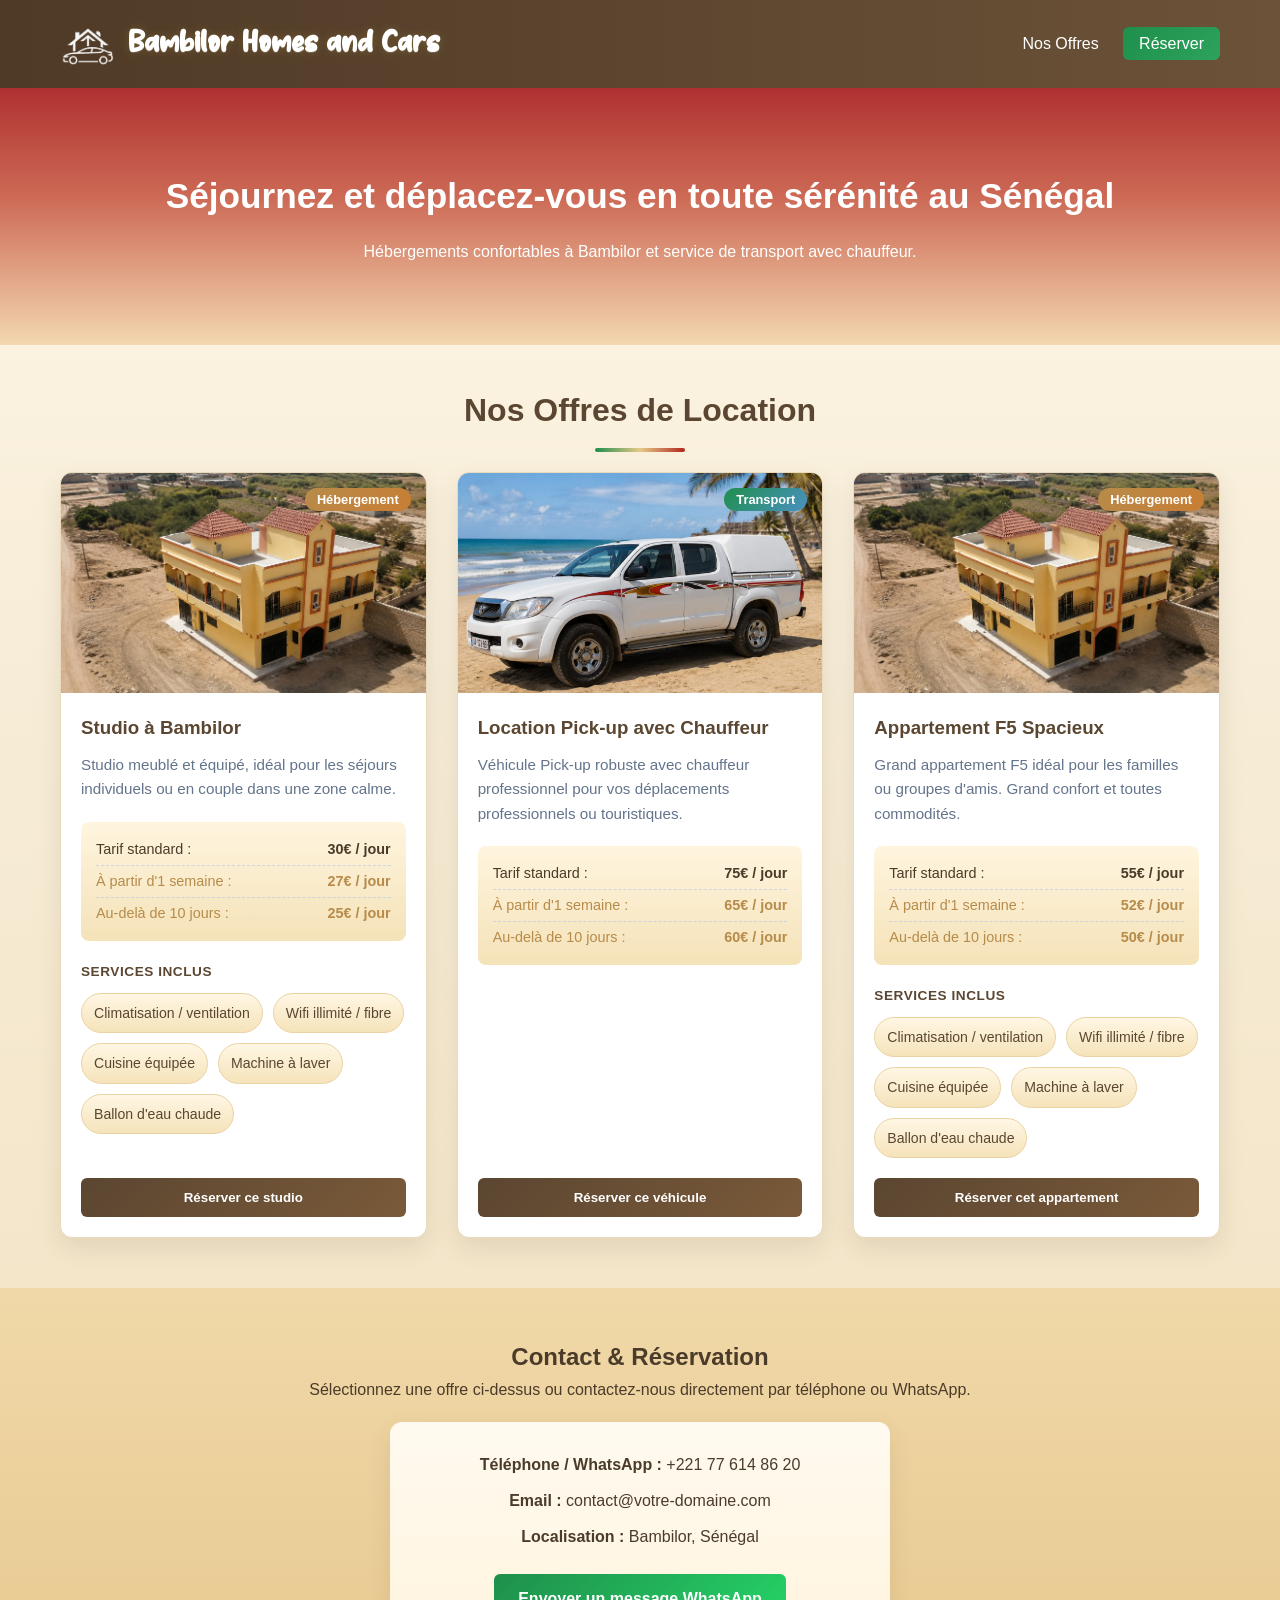
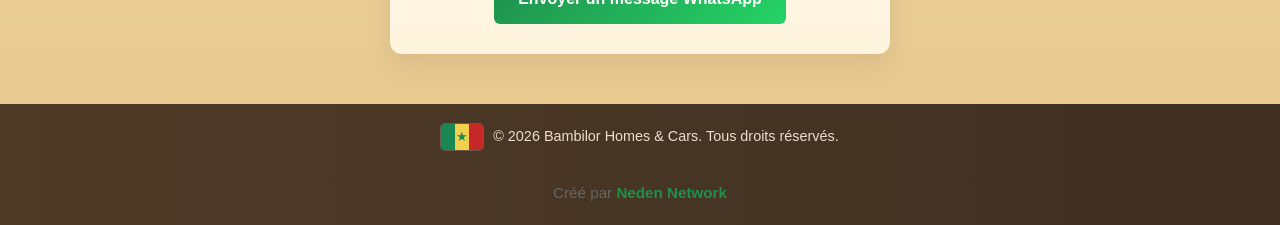
==== index.html @ fdedfd18 "first commit" ====
<!DOCTYPE html>
<html lang="fr">
<head>
  <meta charset="UTF-8">
  <meta name="viewport" content="width=device-width, initial-scale=1.0">
  <title>Locations de Vacances & Véhicule - Bambilor, Sénégal</title>
  <link rel="stylesheet" href="style.css">
</head>
<body>

  <header class="navbar">
    <div class="container">
      <h1 class="logo">
        <img class="logo-image" src="photos/logo.png" alt="Logo Bambilor Homes and Cars">
        <span class="logo-text">Bambilor Homes and Cars</span>
      </h1>
      <nav>
        <a href="#offres">Nos Offres</a>
        <a href="#contact" class="btn-nav">Réserver</a>
      </nav>
    </div>
  </header>

  <section class="hero">
    <div class="container">
      <h2>Séjournez et déplacez-vous en toute sérénité au Sénégal</h2>
      <p>Hébergements confortables à Bambilor et service de transport avec chauffeur.</p>
    </div>
  </section>

  <main class="container" id="offres">
    <h2 class="section-title">Nos Offres de Location</h2>
    
    <div class="grid-locations">

      <article class="card">
        <button class="card-image media-trigger" type="button" onclick="openMediaViewer('studio')" aria-label="Voir les photos et la vidéo du studio à Bambilor">
          <img src="photos/villa.jpg" alt="Studio à Bambilor" onerror="this.src='https://via.placeholder.com/600x400?text=Photo+Studio';">
          <span class="badge">Hébergement</span>
        </button>
        <div class="card-content">
          <h3>Studio à Bambilor</h3>
          <p class="description">Studio meublé et équipé, idéal pour les séjours individuels ou en couple dans une zone calme.</p>
          
          <div class="pricing-table">
            <div class="price-row"><span>Tarif standard :</span> <strong>30€ / jour</strong></div>
            <div class="price-row highlight"><span>À partir d'1 semaine :</span> <strong>27€ / jour</strong></div>
            <div class="price-row highlight"><span>Au-delà de 10 jours :</span> <strong>25€ / jour</strong></div>
          </div>

          <div class="services-block">
            <p class="services-title">Services inclus</p>
            <ul class="service-list" aria-label="Services du studio">
              <li>Climatisation / ventilation</li>
              <li>Wifi illimité / fibre</li>
              <li>Cuisine équipée</li>
              <li>Machine à laver</li>
              <li>Ballon d'eau chaude</li>
            </ul>
          </div>
          
          <button class="btn-book" onclick="selectOffer('Studio Bambilor')">Réserver ce studio</button>
        </div>
      </article>

      <article class="card">
        <button class="card-image media-trigger" type="button" onclick="openMediaViewer('pickup')" aria-label="Voir les photos et la vidéo du pick-up avec chauffeur">
          <img src="photos/pickup1.jpg" alt="Pick-up avec chauffeur" onerror="this.src='https://via.placeholder.com/600x400?text=Photo+Pick-up';">
          <span class="badge badge-car">Transport</span>
        </button>
        <div class="card-content">
          <h3>Location Pick-up avec Chauffeur</h3>
          <p class="description">Véhicule Pick-up robuste avec chauffeur professionnel pour vos déplacements professionnels ou touristiques.</p>
          
          <div class="pricing-table">
            <div class="price-row"><span>Tarif standard :</span> <strong>75€ / jour</strong></div>
            <div class="price-row highlight"><span>À partir d'1 semaine :</span> <strong>65€ / jour</strong></div>
            <div class="price-row highlight"><span>Au-delà de 10 jours :</span> <strong>60€ / jour</strong></div>
          </div>
          
          <button class="btn-book" onclick="selectOffer('Pick-up avec chauffeur')">Réserver ce véhicule</button>
        </div>
      </article>

      <article class="card">
        <button class="card-image media-trigger" type="button" onclick="openMediaViewer('f5')" aria-label="Voir les photos et la vidéo de l'appartement F5">
          <img src="photos/villa.jpg" alt="Appartement F5 Bambilor" onerror="this.src='https://via.placeholder.com/600x400?text=Photo+Appartement+F5';">
          <span class="badge">Hébergement</span>
        </button>
        <div class="card-content">
          <h3>Appartement F5 Spacieux</h3>
          <p class="description">Grand appartement F5 idéal pour les familles ou groupes d'amis. Grand confort et toutes commodités.</p>
          
          <div class="pricing-table">
            <div class="price-row"><span>Tarif standard :</span> <strong>55€ / jour</strong></div>
            <div class="price-row highlight"><span>À partir d'1 semaine :</span> <strong>52€ / jour</strong></div>
            <div class="price-row highlight"><span>Au-delà de 10 jours :</span> <strong>50€ / jour</strong></div>
          </div>

          <div class="services-block">
            <p class="services-title">Services inclus</p>
            <ul class="service-list" aria-label="Services de l'appartement F5">
              <li>Climatisation / ventilation</li>
              <li>Wifi illimité / fibre</li>
              <li>Cuisine équipée</li>
              <li>Machine à laver</li>
              <li>Ballon d'eau chaude</li>
            </ul>
          </div>
          
          <button class="btn-book" onclick="selectOffer('Appartement F5')">Réserver cet appartement</button>
        </div>
      </article>

    </div>
  </main>

  <div class="media-modal" id="media-modal" aria-hidden="true">
    <div class="media-modal-backdrop" onclick="closeMediaViewer()"></div>
    <div class="media-modal-dialog" role="dialog" aria-modal="true" aria-labelledby="media-modal-title">
      <button class="media-close" type="button" onclick="closeMediaViewer()" aria-label="Fermer la galerie">&times;</button>
      <div class="media-modal-header">
        <h3 id="media-modal-title">Galerie</h3>
        <p id="media-modal-description"></p>
      </div>

      <div class="media-stage" id="media-stage"></div>

      <div class="media-controls">
        <button type="button" class="media-nav" onclick="previousMedia()">Précédent</button>
        <div class="media-counter" id="media-counter">1 / 1</div>
        <button type="button" class="media-nav" onclick="nextMedia()">Suivant</button>
      </div>

      <div class="media-thumbs" id="media-thumbs"></div>
    </div>
  </div>

  <section class="contact-section" id="contact">
    <div class="container">
      <h2>Contact & Réservation</h2>
      <p>Sélectionnez une offre ci-dessus ou contactez-nous directement par téléphone ou WhatsApp.</p>
      
      <div class="contact-box">
        <p><strong>Téléphone / WhatsApp :</strong> +221 77 614 86 20</p>
        <p><strong>Email :</strong> contact@votre-domaine.com</p>
        <p><strong>Localisation :</strong> Bambilor, Sénégal</p>
        <a id="whatsapp-link" href="https://wa.me/221776148620" target="_blank" class="btn-whatsapp">Envoyer un message WhatsApp</a>
      </div>
    </div>
  </section>

  <footer>
    <div class="container">
      <p><span class="senegal-flag" aria-hidden="true"></span>&copy; 2026 Bambilor Homes & Cars. Tous droits réservés.</p>
    </div>
            <div class="footer-credit">Créé par <a href="#">Neden Network</a></div>

  </footer>

  <script src="script.js"></script>
</body>
</html>
---- style.css ----
:root {
  --primary-color: #c97d33;
  --secondary-color: #5b4631;
  --bg-color: #f7edd8;
  --card-bg: #ffffff;
  --text-color: #4b3b2a;
  --border-color: #ead9ba;
  --sky-color: #87cde8;
  --sky-deep: #4a90c2;
  --sand-light: #f9e8bf;
  --sand-mid: #e7c98a;
  --sand-deep: #b78b4a;
  --flag-green: #1f8f4c;
  --flag-red: #b3261e;
}
.footer-credit {
    max-width: 1160px;
    margin: 1.5rem auto 0;
    text-align: center;
    color: #666;
    font-size: 0.95rem;
}

.footer-credit a {
    color: var(--flag-green);
    text-decoration: none;
    font-weight: 700;
}

.footer-credit a:hover {
    color: var(--flag-red);
}
@font-face {
  font-family: 'Coconut Island';
  src: url('police/coconut_island_2/Coconut Island.ttf') format('truetype');
  font-weight: normal;
  font-style: normal;
}

html {
  scroll-behavior: smooth;
}

* {
  box-sizing: border-box;
  margin: 0;
  padding: 0;
  font-family: 'Segoe UI', Tahoma, Geneva, Verdana, sans-serif;
}

body {
  background: linear-gradient(180deg, #fff8e8 0%, var(--bg-color) 35%, #f1e0bd 100%);
  color: var(--text-color);
  line-height: 1.6;
}

img {
  max-width: 100%;
  display: block;
}

.container {
  max-width: 1200px;
  margin: 0 auto;
  padding: 0 20px;
}

/* Navbar */
.navbar {
  background: linear-gradient(90deg, #4f3a27 0%, #6b5238 100%);
  color: #fff;
  padding: 1rem 0;
  position: sticky;
  top: 0;
  z-index: 100;
}

.navbar .container {
  display: flex;
  justify-content: space-between;
  align-items: center;
}

.logo {
  display: flex;
  align-items: center;
  gap: 12px;
  font-size: 2rem;
  font-weight: 700;
  font-family: 'Coconut Island', 'Segoe UI', Tahoma, Geneva, Verdana, sans-serif;
  color: #fff;
  text-shadow: 0 1px 0 rgba(255, 255, 255, 0.18), 0 0 10px rgba(241, 208, 77, 0.18);
}

.logo-image {
  width: 56px;
  height: 56px;
  object-fit: contain;
  flex-shrink: 0;
}

.logo-text {
  display: inline-block;
  font-family: 'Coconut Island', 'Segoe UI', Tahoma, Geneva, Verdana, sans-serif;
}

.navbar nav a {
  color: #fff;
  text-decoration: none;
  margin-left: 20px;
  font-weight: 500;
}

.btn-nav {
  background: linear-gradient(135deg, var(--flag-green), #2ca35d);
  padding: 8px 16px;
  border-radius: 6px;
  transition: background 0.3s;
}

.btn-nav:hover {
  background: linear-gradient(135deg, #176b38, var(--flag-green));
}

/* Hero Section */
.hero {
  background:
    linear-gradient(180deg, rgba(166, 28, 29, 0.9) 0%, rgba(194, 74, 54, 0.82) 42%, rgba(243, 214, 174, 0.95) 100%),
    url('https://via.placeholder.com/1600x600?text=Ciel+du+S%C3%A9n%C3%A9gal') center/cover;
  color: #fff;
  text-align: center;
  padding: 80px 20px;
}

.hero h2 {
  font-size: 2.2rem;
  margin-bottom: 15px;
}

/* Section Main */
.section-title {
  text-align: center;
  margin: 40px 0 20px;
  font-size: 2rem;
  color: var(--secondary-color);
}

.grid-locations {
  display: grid;
  grid-template-columns: repeat(auto-fit, minmax(300px, 1fr));
  gap: 30px;
  margin-bottom: 50px;
}

/* Cards */
.card {
  background: var(--card-bg);
  border-radius: 12px;
  overflow: hidden;
  box-shadow: 0 10px 24px rgba(91, 70, 49, 0.12);
  border: 1px solid var(--border-color);
  display: flex;
  flex-direction: column;
}

.card-image {
  position: relative;
  height: 220px;
  background-color: #e2e8f0;
}

.media-trigger {
  width: 100%;
  border: none;
  padding: 0;
  background: transparent;
  appearance: none;
  cursor: pointer;
  display: block;
}

.media-trigger:focus-visible {
  outline: 3px solid var(--sky-deep);
  outline-offset: -3px;
}

.card-image img {
  width: 100%;
  height: 100%;
  object-fit: cover;
}

.badge {
  position: absolute;
  top: 15px;
  right: 15px;
  background: linear-gradient(135deg, var(--sand-deep), var(--primary-color));
  color: #fff;
  padding: 4px 12px;
  border-radius: 20px;
  font-size: 0.8rem;
  font-weight: 600;
}

.badge-car {
  background: linear-gradient(135deg, var(--flag-green), var(--sky-deep));
}

.card-content {
  padding: 20px;
  display: flex;
  flex-direction: column;
  flex-grow: 1;
}

.card-content h3 {
  margin-bottom: 10px;
  color: var(--secondary-color);
}

.description {
  font-size: 0.95rem;
  color: #64748b;
  margin-bottom: 20px;
}

.services-block {
  margin-bottom: 20px;
}

.services-title {
  font-size: 0.85rem;
  font-weight: 700;
  letter-spacing: 0.04em;
  text-transform: uppercase;
  color: var(--secondary-color);
  margin-bottom: 10px;
}

.service-list {
  list-style: none;
  display: flex;
  flex-wrap: wrap;
  gap: 10px;
  margin: 0;
}

.service-list li {
  background: linear-gradient(180deg, #fff7e4 0%, #f5e3ba 100%);
  border: 1px solid #ead2a3;
  border-radius: 999px;
  padding: 8px 12px;
  font-size: 0.88rem;
  color: var(--secondary-color);
  white-space: nowrap;
}

/* Pricing Table */
.pricing-table {
  background: linear-gradient(180deg, #fff5df 0%, #f4e2b8 100%);
  border-radius: 8px;
  padding: 12px 15px;
  margin-bottom: 20px;
}

.price-row {
  display: flex;
  justify-content: space-between;
  font-size: 0.9rem;
  padding: 4px 0;
  border-bottom: 1px dashed #cbd5e1;
}

.price-row:last-child {
  border-bottom: none;
}

.price-row.highlight {
  color: var(--sand-deep);
}

.btn-book {
  margin-top: auto;
  width: 100%;
  background: linear-gradient(135deg, var(--secondary-color), #7a5a39);
  color: #fff;
  border: none;
  padding: 12px;
  border-radius: 6px;
  font-weight: 600;
  cursor: pointer;
  transition: background 0.3s;
}

.btn-book:hover {
  background: linear-gradient(135deg, var(--flag-red), #d96b5f);
}

/* Contact Section */
.contact-section {
  background: linear-gradient(180deg, #f0d8a8 0%, #e8c98f 100%);
  padding: 50px 0;
  text-align: center;
}

.contact-box {
  background: linear-gradient(180deg, #fffaf0 0%, #fff4dd 100%);
  max-width: 500px;
  margin: 20px auto 0;
  padding: 30px;
  border-radius: 12px;
  box-shadow: 0 10px 24px rgba(91, 70, 49, 0.12);
}

.contact-box p {
  margin-bottom: 10px;
}

.btn-whatsapp {
  display: inline-block;
  margin-top: 15px;
  background: linear-gradient(135deg, var(--flag-green), #25d366);
  color: #fff;
  text-decoration: none;
  padding: 12px 24px;
  border-radius: 6px;
  font-weight: 600;
}

.section-title::after {
  content: '';
  display: block;
  width: 90px;
  height: 4px;
  margin: 12px auto 0;
  border-radius: 999px;
  background: linear-gradient(90deg, var(--flag-green), var(--sand-mid), var(--flag-red));
}

/* Footer */
footer {
  background: linear-gradient(90deg, #4f3a27 0%, #3f3022 100%);
  color: #eadfcf;
  text-align: center;
  padding: 20px 0;
  font-size: 0.9rem;
}

footer p {
  display: inline-flex;
  align-items: center;
  gap: 10px;
}

.senegal-flag {
  position: relative;
  display: inline-block;
  width: 42px;
  height: 26px;
  border-radius: 4px;
  overflow: hidden;
  box-shadow: 0 0 0 1px rgba(255, 255, 255, 0.18);
  background: linear-gradient(90deg, #198754 0 33.333%, #f1d04d 33.333% 66.666%, #c62828 66.666% 100%);
}

.senegal-flag::after {
  content: '★';
  position: absolute;
  inset: 0;
  display: grid;
  place-items: center;
  color: #198754;
  font-size: 13px;
  line-height: 1;
  text-shadow: 0 0 1px rgba(255, 255, 255, 0.25);
}

/* Media Viewer */
.media-modal {
  position: fixed;
  inset: 0;
  display: none;
  align-items: center;
  justify-content: center;
  z-index: 200;
  padding: 20px;
}

.media-modal.is-open {
  display: flex;
}

.media-modal-backdrop {
  position: absolute;
  inset: 0;
  background: rgba(19, 23, 31, 0.68);
  backdrop-filter: blur(6px);
}

.media-modal-dialog {
  position: relative;
  width: min(100%, 960px);
  background: linear-gradient(180deg, #fffaf1 0%, #fff2d7 100%);
  border: 1px solid rgba(91, 70, 49, 0.18);
  border-radius: 20px;
  box-shadow: 0 24px 60px rgba(0, 0, 0, 0.25);
  padding: 22px;
  z-index: 1;
}

.media-modal-header {
  margin-bottom: 14px;
}

.media-modal-header h3 {
  color: var(--secondary-color);
  margin-bottom: 6px;
}

.media-modal-header p {
  color: #6d5a46;
}

.media-close {
  position: absolute;
  top: 14px;
  right: 16px;
  width: 40px;
  height: 40px;
  border: none;
  border-radius: 999px;
  background: rgba(91, 70, 49, 0.12);
  color: var(--secondary-color);
  font-size: 1.9rem;
  line-height: 1;
  cursor: pointer;
}

.media-stage {
  min-height: 320px;
  border-radius: 16px;
  overflow: hidden;
  background: #efe1c7;
  display: flex;
  align-items: center;
  justify-content: center;
}

.media-stage img,
.media-stage video {
  width: 100%;
  height: 100%;
  max-height: 62vh;
  object-fit: cover;
  display: block;
}

.media-stage video {
  background: #000;
}

.media-controls {
  display: flex;
  align-items: center;
  justify-content: space-between;
  gap: 12px;
  margin: 16px 0 14px;
}

.media-nav {
  border: none;
  padding: 10px 16px;
  border-radius: 999px;
  background: linear-gradient(135deg, var(--secondary-color), #7a5a39);
  color: #fff;
  font-weight: 600;
  cursor: pointer;
}

.media-counter {
  font-weight: 600;
  color: var(--secondary-color);
}

.media-thumbs {
  display: grid;
  grid-template-columns: repeat(auto-fit, minmax(88px, 1fr));
  gap: 10px;
}

.media-thumb {
  border: 2px solid transparent;
  border-radius: 12px;
  overflow: hidden;
  padding: 0;
  cursor: pointer;
  background: transparent;
  aspect-ratio: 1 / 1;
}

.media-thumb.is-active {
  border-color: var(--flag-red);
}

.media-thumb img,
.media-thumb video {
  width: 100%;
  height: 100%;
  object-fit: cover;
  display: block;
}

@media (max-width: 980px) {
  .navbar .container {
    flex-wrap: wrap;
    gap: 12px;
  }

  .navbar nav {
    width: 100%;
    display: flex;
    justify-content: flex-end;
    gap: 12px;
  }

  .navbar nav a {
    margin-left: 0;
  }

  .hero {
    padding: 64px 20px;
  }

  .hero h2 {
    font-size: 2rem;
  }

  .grid-locations {
    grid-template-columns: repeat(auto-fit, minmax(260px, 1fr));
  }
}

@media (max-width: 640px) {
  .container {
    padding: 0 14px;
  }

  .navbar {
    padding: 0.8rem 0;
  }

  .navbar .container {
    align-items: flex-start;
  }

  .logo {
    font-size: 1.35rem;
    line-height: 1.15;
    gap: 8px;
    width: 100%;
  }

  .logo-image {
    width: 42px;
    height: 42px;
  }

  .navbar nav {
    justify-content: space-between;
    gap: 8px;
    width: 100%;
  }

  .navbar nav a {
    font-size: 0.85rem;
    margin-left: 0;
  }

  .btn-nav {
    padding: 8px 12px;
  }

  .hero {
    padding: 52px 16px;
  }

  .hero h2 {
    font-size: 1.7rem;
    line-height: 1.25;
  }

  .hero p {
    font-size: 0.95rem;
  }

  .section-title {
    font-size: 1.6rem;
    margin: 32px 0 18px;
  }

  .grid-locations {
    grid-template-columns: 1fr;
    gap: 18px;
    margin-bottom: 36px;
  }

  .card-image {
    height: 200px;
  }

  .card-content {
    padding: 16px;
  }

  .description {
    font-size: 0.9rem;
  }

  .services-title {
    font-size: 0.8rem;
  }

  .service-list {
    flex-direction: column;
    align-items: stretch;
  }

  .service-list li {
    white-space: normal;
    text-align: center;
  }

  .pricing-table {
    padding: 10px 12px;
  }

  .price-row {
    font-size: 0.82rem;
    gap: 8px;
  }

  .contact-section {
    padding: 42px 0;
  }

  .contact-box {
    padding: 20px 16px;
    margin-top: 16px;
  }

  .contact-box p {
    font-size: 0.95rem;
  }

  .btn-whatsapp {
    width: 100%;
    text-align: center;
  }

  footer {
    padding: 18px 0;
  }

  footer p {
    flex-direction: column;
    gap: 8px;
    line-height: 1.5;
  }

  .media-modal {
    padding: 12px;
  }

  .media-modal-dialog {
    padding: 16px;
    border-radius: 16px;
  }

  .media-controls {
    flex-direction: column;
    align-items: stretch;
  }

  .media-nav {
    width: 100%;
  }
}
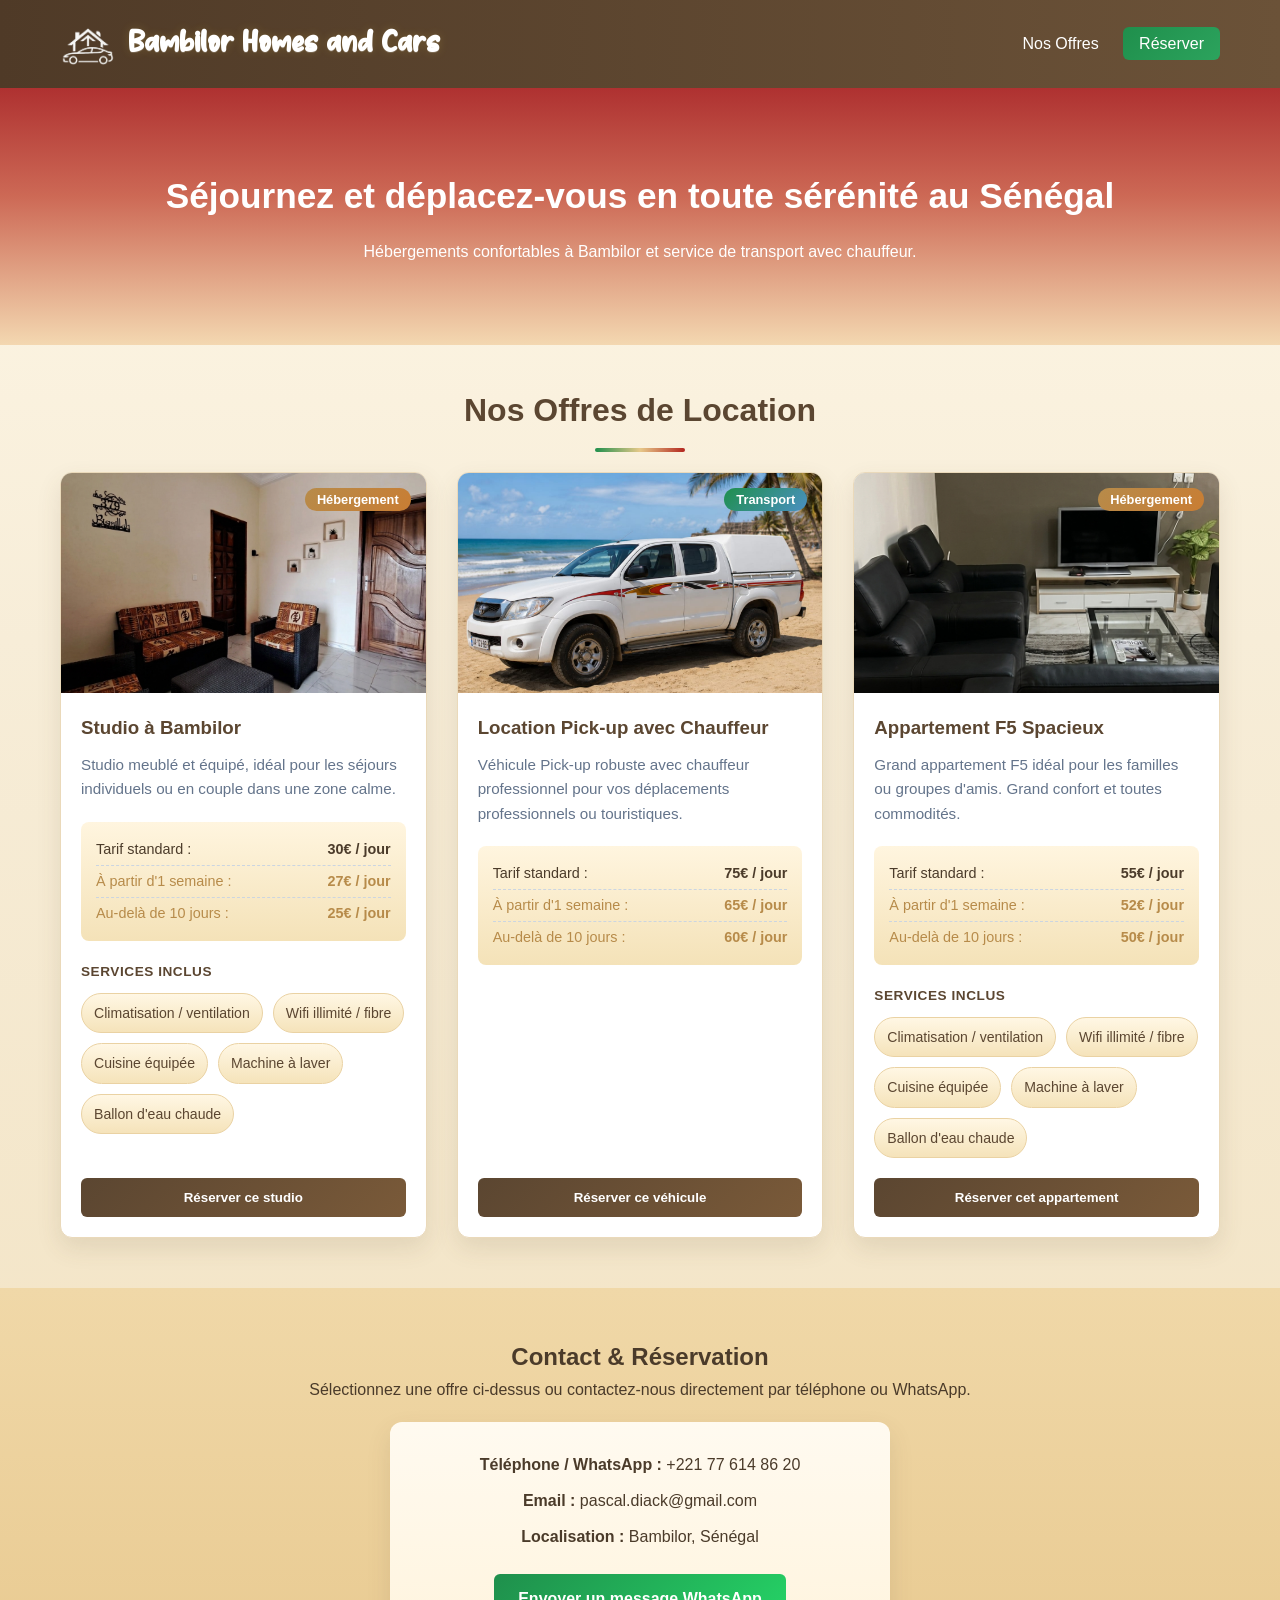
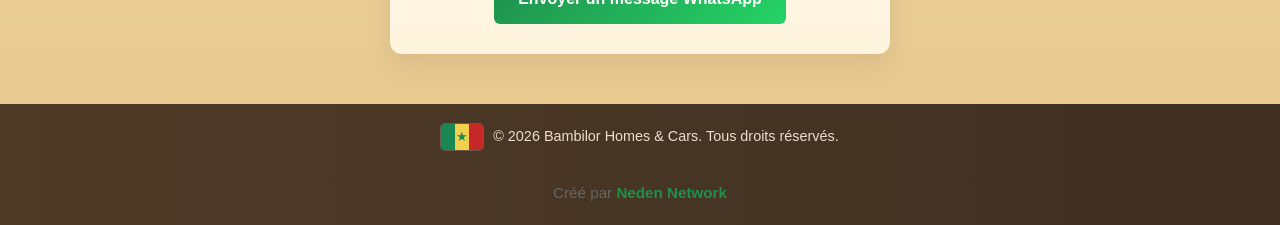
==== commit 153ea599: "modif photos" ====
--- a/index.html
+++ b/index.html
@@ -35,7 +35,7 @@
 
       <article class="card">
         <button class="card-image media-trigger" type="button" onclick="openMediaViewer('studio')" aria-label="Voir les photos et la vidéo du studio à Bambilor">
-          <img src="photos/villa.jpg" alt="Studio à Bambilor" onerror="this.src='https://via.placeholder.com/600x400?text=Photo+Studio';">
+          <img src="photos/salon.jpeg" alt="Studio à Bambilor" onerror="this.src='https://via.placeholder.com/600x400?text=Photo+Studio';">
           <span class="badge">Hébergement</span>
         </button>
         <div class="card-content">
@@ -84,7 +84,7 @@
 
       <article class="card">
         <button class="card-image media-trigger" type="button" onclick="openMediaViewer('f5')" aria-label="Voir les photos et la vidéo de l'appartement F5">
-          <img src="photos/villa.jpg" alt="Appartement F5 Bambilor" onerror="this.src='https://via.placeholder.com/600x400?text=Photo+Appartement+F5';">
+          <img src="photos/salon2.jpeg" alt="Appartement F5 Bambilor" onerror="this.src='https://via.placeholder.com/600x400?text=Photo+Appartement+F5';">
           <span class="badge">Hébergement</span>
         </button>
         <div class="card-content">
@@ -143,7 +143,7 @@
       
       <div class="contact-box">
         <p><strong>Téléphone / WhatsApp :</strong> +221 77 614 86 20</p>
-        <p><strong>Email :</strong> contact@votre-domaine.com</p>
+        <p><strong>Email :</strong> pascal.diack@gmail.com</p>
         <p><strong>Localisation :</strong> Bambilor, Sénégal</p>
         <a id="whatsapp-link" href="https://wa.me/221776148620" target="_blank" class="btn-whatsapp">Envoyer un message WhatsApp</a>
       </div>
--- a/style.css
+++ b/style.css
@@ -90,6 +90,7 @@
   font-family: 'Coconut Island', 'Segoe UI', Tahoma, Geneva, Verdana, sans-serif;
   color: #fff;
   text-shadow: 0 1px 0 rgba(255, 255, 255, 0.18), 0 0 10px rgba(241, 208, 77, 0.18);
+  min-width: 0;
 }
 
 .logo-image {
@@ -102,6 +103,8 @@
 .logo-text {
   display: inline-block;
   font-family: 'Coconut Island', 'Segoe UI', Tahoma, Geneva, Verdana, sans-serif;
+  line-height: 1.1;
+  word-break: break-word;
 }
 
 .navbar nav a {
@@ -551,10 +554,11 @@
 
   .navbar .container {
     align-items: flex-start;
+    gap: 10px;
   }
 
   .logo {
-    font-size: 1.35rem;
+    font-size: clamp(1.1rem, 4vw, 1.5rem);
     line-height: 1.15;
     gap: 8px;
     width: 100%;
@@ -566,14 +570,18 @@
   }
 
   .navbar nav {
+    display: flex;
     justify-content: space-between;
+    align-items: center;
     gap: 8px;
     width: 100%;
   }
 
   .navbar nav a {
-    font-size: 0.85rem;
+    font-size: 0.82rem;
     margin-left: 0;
+    flex: 1 1 0;
+    text-align: center;
   }
 
   .btn-nav {
@@ -621,8 +629,9 @@
   }
 
   .service-list {
-    flex-direction: column;
-    align-items: stretch;
+    display: grid;
+    grid-template-columns: 1fr;
+    gap: 8px;
   }
 
   .service-list li {
@@ -635,8 +644,15 @@
   }
 
   .price-row {
+    display: block;
     font-size: 0.82rem;
-    gap: 8px;
+    gap: 0;
+    line-height: 1.5;
+  }
+
+  .price-row strong {
+    display: block;
+    margin-top: 2px;
   }
 
   .contact-section {
@@ -684,4 +700,4 @@
   .media-nav {
     width: 100%;
   }
-}+}
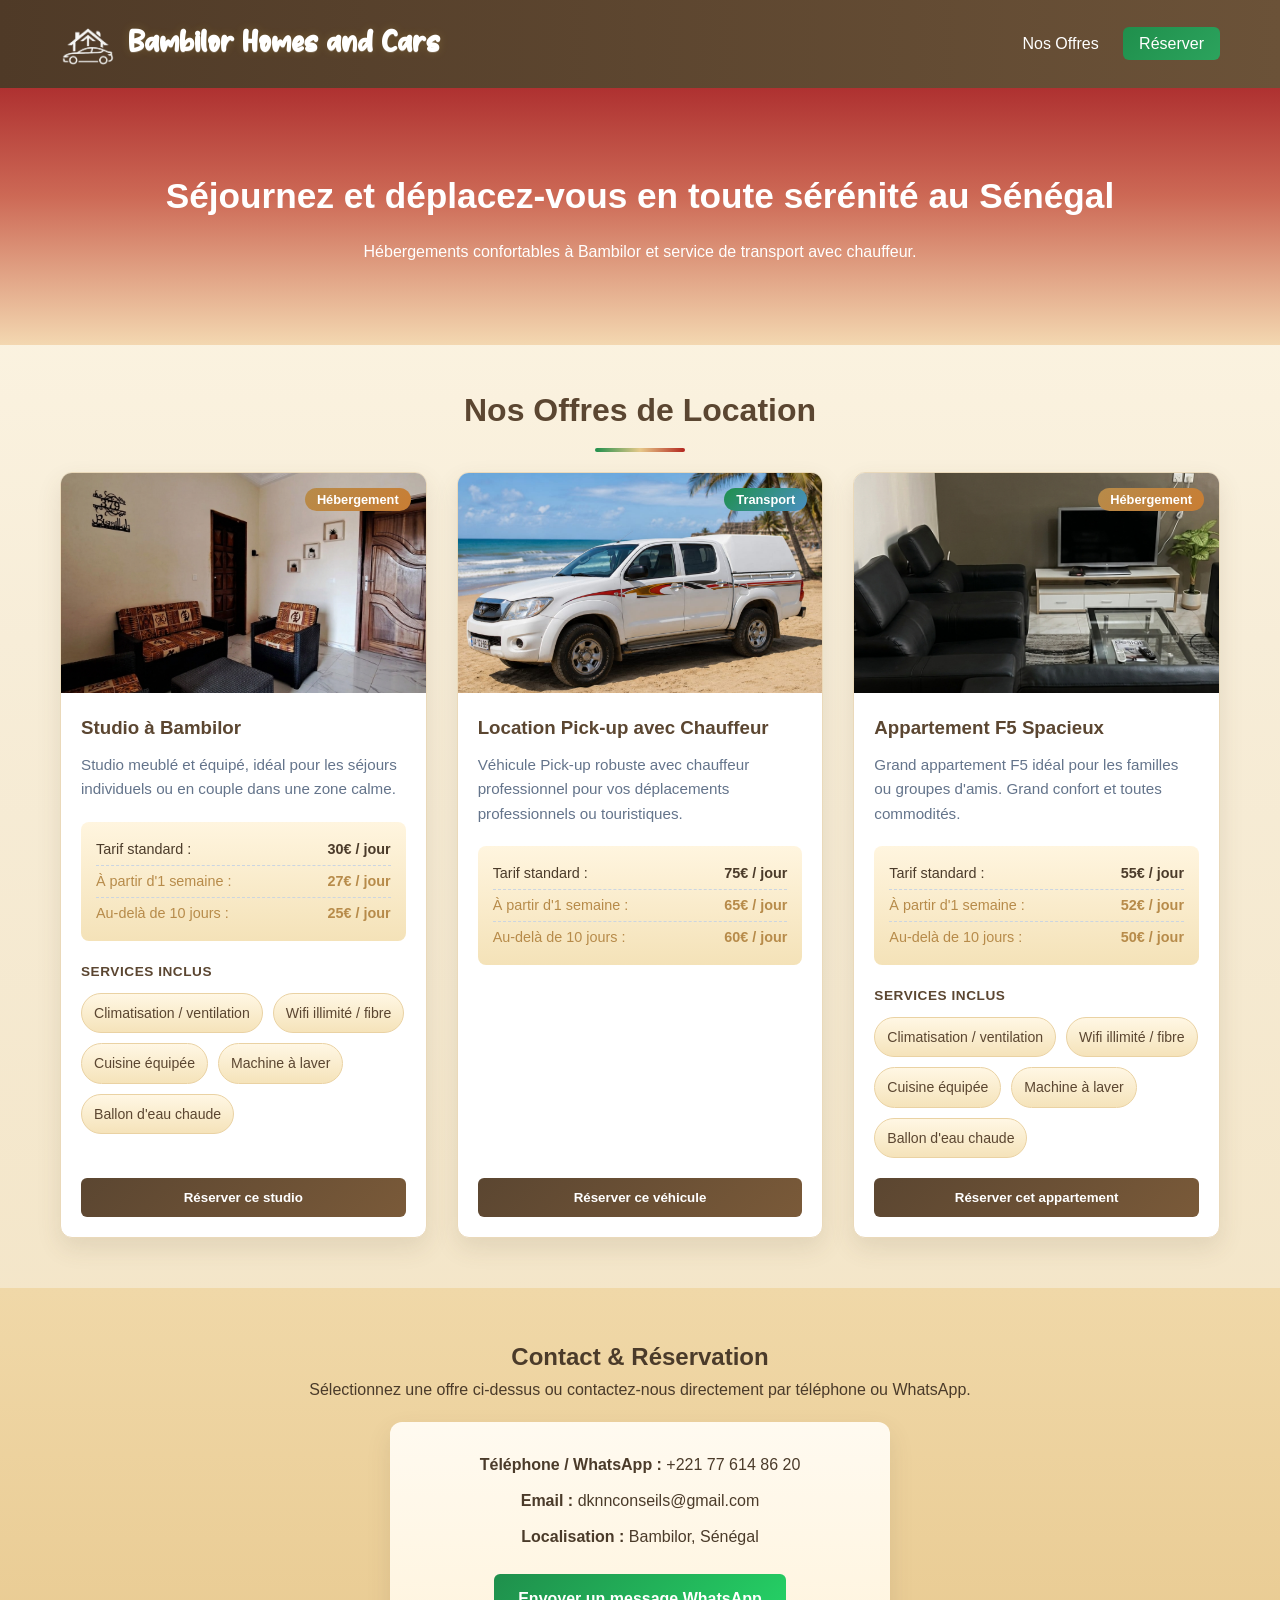
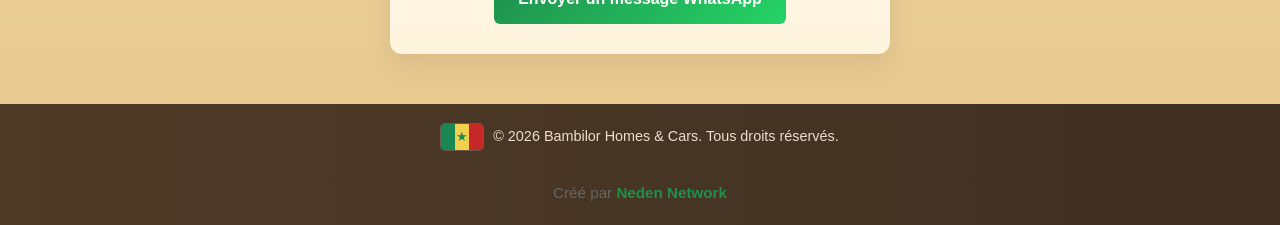
==== commit 23b4d7c8: "modif mail" ====
--- a/index.html
+++ b/index.html
@@ -143,7 +143,7 @@
       
       <div class="contact-box">
         <p><strong>Téléphone / WhatsApp :</strong> +221 77 614 86 20</p>
-        <p><strong>Email :</strong> pascal.diack@gmail.com</p>
+        <p><strong>Email :</strong> dknnconseils@gmail.com</p>
         <p><strong>Localisation :</strong> Bambilor, Sénégal</p>
         <a id="whatsapp-link" href="https://wa.me/221776148620" target="_blank" class="btn-whatsapp">Envoyer un message WhatsApp</a>
       </div>
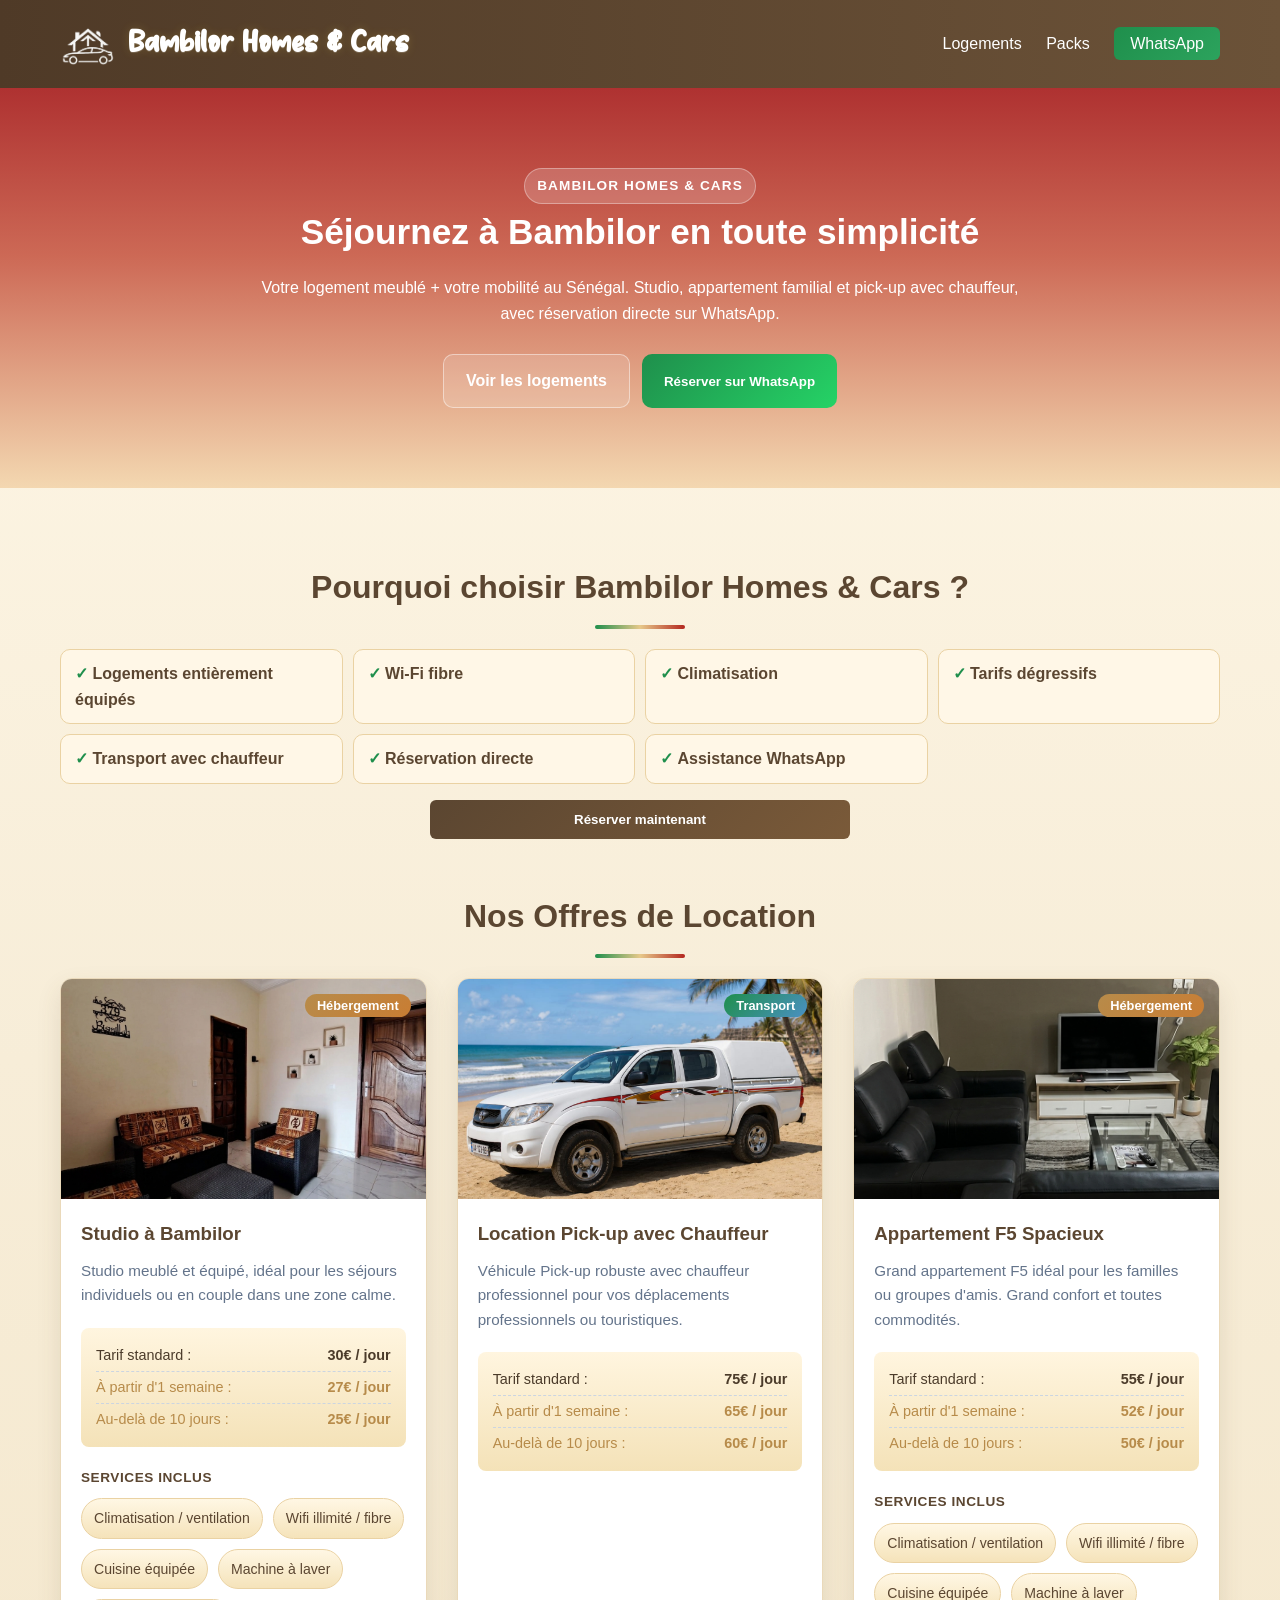
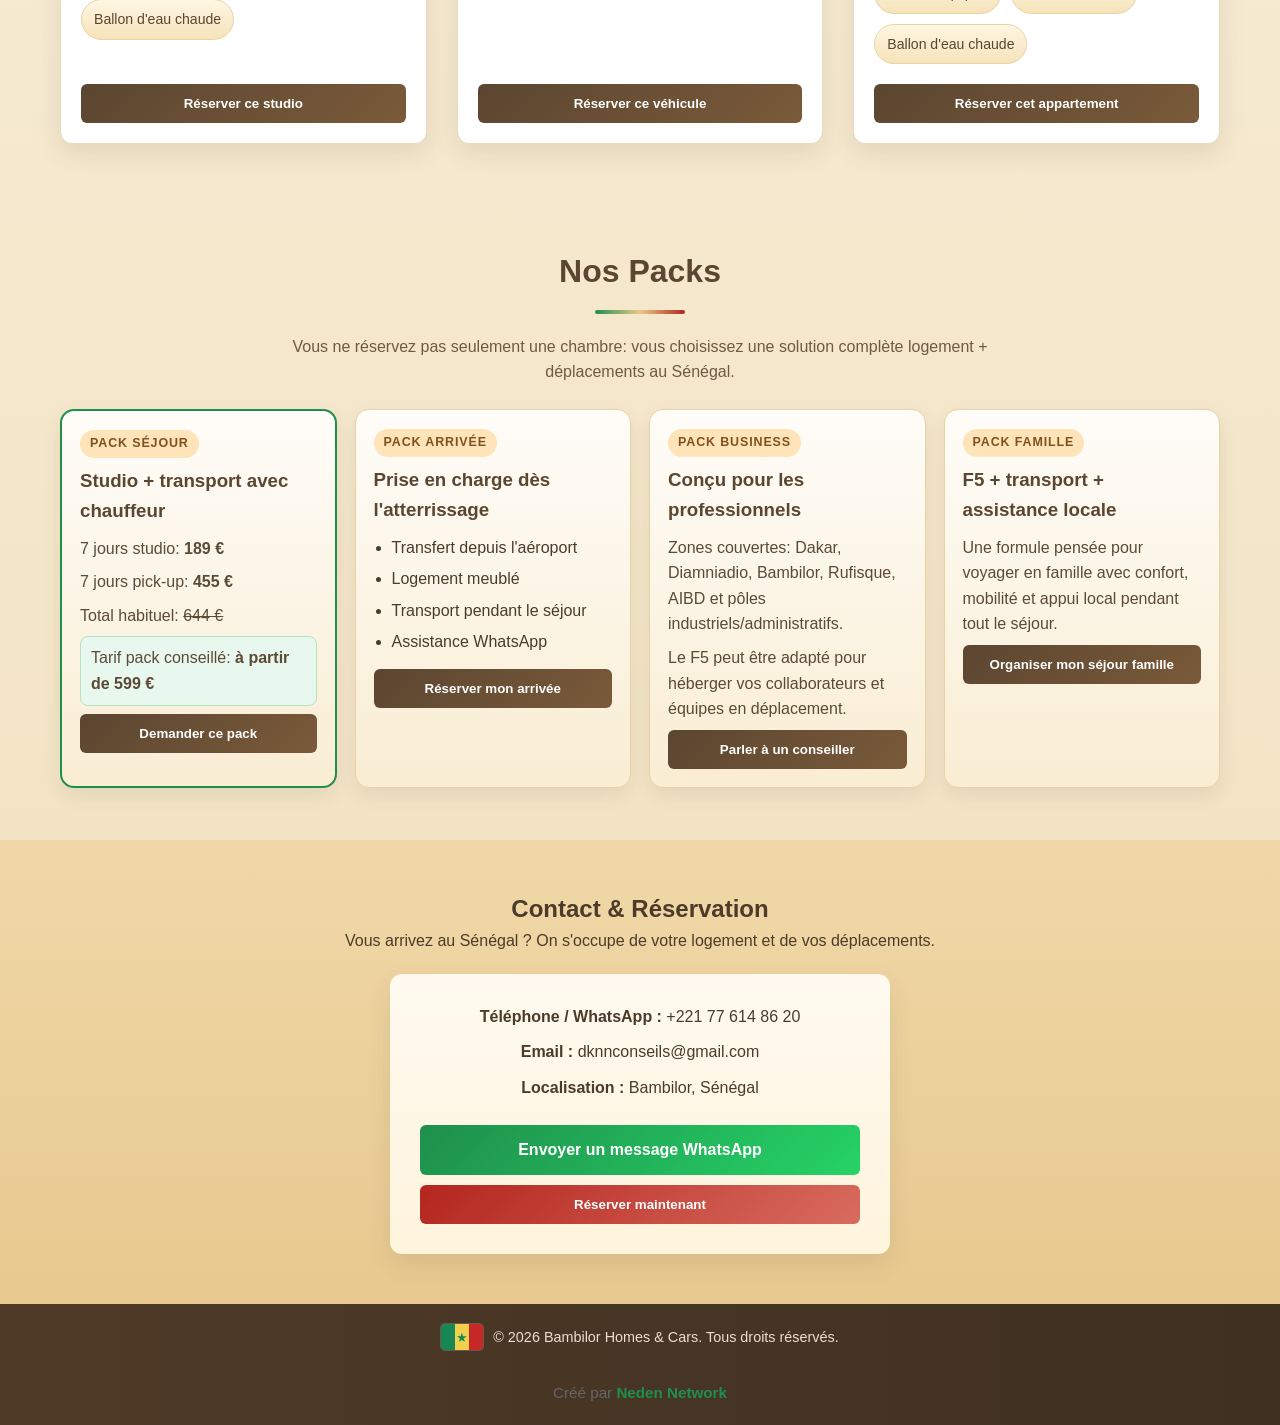
==== commit b7bef1ab: "modif structure site" ====
--- a/index.html
+++ b/index.html
@@ -3,7 +3,7 @@
 <head>
   <meta charset="UTF-8">
   <meta name="viewport" content="width=device-width, initial-scale=1.0">
-  <title>Locations de Vacances & Véhicule - Bambilor, Sénégal</title>
+  <title>Bambilor Homes & Cars | Logement meublé + mobilité au Sénégal</title>
   <link rel="stylesheet" href="style.css">
 </head>
 <body>
@@ -12,19 +12,43 @@
     <div class="container">
       <h1 class="logo">
         <img class="logo-image" src="photos/logo.png" alt="Logo Bambilor Homes and Cars">
-        <span class="logo-text">Bambilor Homes and Cars</span>
+        <span class="logo-text">Bambilor Homes &amp; Cars</span>
       </h1>
       <nav>
-        <a href="#offres">Nos Offres</a>
-        <a href="#contact" class="btn-nav">Réserver</a>
+        <a href="#offres">Logements</a>
+        <a href="#packs">Packs</a>
+        <a href="#contact" class="btn-nav">WhatsApp</a>
       </nav>
     </div>
   </header>
 
   <section class="hero">
     <div class="container">
-      <h2>Séjournez et déplacez-vous en toute sérénité au Sénégal</h2>
-      <p>Hébergements confortables à Bambilor et service de transport avec chauffeur.</p>
+      <p class="hero-kicker">Bambilor Homes &amp; Cars</p>
+      <h2>Séjournez à Bambilor en toute simplicité</h2>
+      <p>Votre logement meublé + votre mobilité au Sénégal. Studio, appartement familial et pick-up avec chauffeur, avec réservation directe sur WhatsApp.</p>
+      <div class="hero-actions">
+        <a class="btn-hero btn-hero-ghost" href="#offres">Voir les logements</a>
+        <button class="btn-hero btn-hero-primary" type="button" onclick="openWhatsAppIntent('general')">Réserver sur WhatsApp</button>
+      </div>
+    </div>
+  </section>
+
+  <section class="value-prop">
+    <div class="container">
+      <h2 class="section-title">Pourquoi choisir Bambilor Homes &amp; Cars ?</h2>
+      <div class="benefits-grid" aria-label="Avantages Bambilor Homes et Cars">
+        <p>Logements entièrement équipés</p>
+        <p>Wi-Fi fibre</p>
+        <p>Climatisation</p>
+        <p>Tarifs dégressifs</p>
+        <p>Transport avec chauffeur</p>
+        <p>Réservation directe</p>
+        <p>Assistance WhatsApp</p>
+      </div>
+      <div class="value-cta-row">
+        <button class="btn-book btn-main-cta" type="button" onclick="openWhatsAppIntent('general')">Réserver maintenant</button>
+      </div>
     </div>
   </section>
 
@@ -59,7 +83,7 @@
             </ul>
           </div>
           
-          <button class="btn-book" onclick="selectOffer('Studio Bambilor')">Réserver ce studio</button>
+          <button class="btn-book" onclick="openWhatsAppIntent('studio')">Réserver ce studio</button>
         </div>
       </article>
 
@@ -78,7 +102,7 @@
             <div class="price-row highlight"><span>Au-delà de 10 jours :</span> <strong>60€ / jour</strong></div>
           </div>
           
-          <button class="btn-book" onclick="selectOffer('Pick-up avec chauffeur')">Réserver ce véhicule</button>
+          <button class="btn-book" onclick="openWhatsAppIntent('pickup')">Réserver ce véhicule</button>
         </div>
       </article>
 
@@ -108,12 +132,60 @@
             </ul>
           </div>
           
-          <button class="btn-book" onclick="selectOffer('Appartement F5')">Réserver cet appartement</button>
+          <button class="btn-book" onclick="openWhatsAppIntent('f5')">Réserver cet appartement</button>
         </div>
       </article>
 
     </div>
   </main>
+
+  <section class="packs-section" id="packs">
+    <div class="container">
+      <h2 class="section-title">Nos Packs</h2>
+      <p class="packs-intro">Vous ne réservez pas seulement une chambre: vous choisissez une solution complète logement + déplacements au Sénégal.</p>
+
+      <div class="packs-grid">
+        <article class="pack-card pack-featured">
+          <p class="pack-label">Pack Séjour</p>
+          <h3>Studio + transport avec chauffeur</h3>
+          <div class="pack-pricing">
+            <p>7 jours studio: <strong>189 €</strong></p>
+            <p>7 jours pick-up: <strong>455 €</strong></p>
+            <p>Total habituel: <span>644 €</span></p>
+            <p class="pack-offer">Tarif pack conseillé: <strong>à partir de 599 €</strong></p>
+          </div>
+          <button class="btn-book" type="button" onclick="openWhatsAppIntent('pack-sejour')">Demander ce pack</button>
+        </article>
+
+        <article class="pack-card">
+          <p class="pack-label">Pack Arrivée</p>
+          <h3>Prise en charge dès l'atterrissage</h3>
+          <ul class="pack-list">
+            <li>Transfert depuis l'aéroport</li>
+            <li>Logement meublé</li>
+            <li>Transport pendant le séjour</li>
+            <li>Assistance WhatsApp</li>
+          </ul>
+          <button class="btn-book" type="button" onclick="openWhatsAppIntent('pack-arrivee')">Réserver mon arrivée</button>
+        </article>
+
+        <article class="pack-card">
+          <p class="pack-label">Pack Business</p>
+          <h3>Conçu pour les professionnels</h3>
+          <p class="pack-zones">Zones couvertes: Dakar, Diamniadio, Bambilor, Rufisque, AIBD et pôles industriels/administratifs.</p>
+          <p class="pack-zones">Le F5 peut être adapté pour héberger vos collaborateurs et équipes en déplacement.</p>
+          <button class="btn-book" type="button" onclick="openWhatsAppIntent('pack-business')">Parler à un conseiller</button>
+        </article>
+
+        <article class="pack-card">
+          <p class="pack-label">Pack Famille</p>
+          <h3>F5 + transport + assistance locale</h3>
+          <p class="pack-zones">Une formule pensée pour voyager en famille avec confort, mobilité et appui local pendant tout le séjour.</p>
+          <button class="btn-book" type="button" onclick="openWhatsAppIntent('pack-famille')">Organiser mon séjour famille</button>
+        </article>
+      </div>
+    </div>
+  </section>
 
   <div class="media-modal" id="media-modal" aria-hidden="true">
     <div class="media-modal-backdrop" onclick="closeMediaViewer()"></div>
@@ -139,13 +211,16 @@
   <section class="contact-section" id="contact">
     <div class="container">
       <h2>Contact & Réservation</h2>
-      <p>Sélectionnez une offre ci-dessus ou contactez-nous directement par téléphone ou WhatsApp.</p>
+      <p>Vous arrivez au Sénégal ? On s'occupe de votre logement et de vos déplacements.</p>
       
       <div class="contact-box">
         <p><strong>Téléphone / WhatsApp :</strong> +221 77 614 86 20</p>
         <p><strong>Email :</strong> dknnconseils@gmail.com</p>
         <p><strong>Localisation :</strong> Bambilor, Sénégal</p>
-        <a id="whatsapp-link" href="https://wa.me/221776148620" target="_blank" class="btn-whatsapp">Envoyer un message WhatsApp</a>
+        <div class="contact-actions">
+          <a id="whatsapp-link" href="https://wa.me/221776148620" target="_blank" class="btn-whatsapp">Envoyer un message WhatsApp</a>
+          <button class="btn-book btn-secondary-cta" type="button" onclick="openWhatsAppIntent('general')">Réserver maintenant</button>
+        </div>
       </div>
     </div>
   </section>
--- a/style.css
+++ b/style.css
@@ -135,9 +135,90 @@
   padding: 80px 20px;
 }
 
+.hero-kicker {
+  display: inline-block;
+  margin-bottom: 8px;
+  padding: 6px 12px;
+  border-radius: 999px;
+  background: rgba(255, 255, 255, 0.18);
+  border: 1px solid rgba(255, 255, 255, 0.34);
+  font-size: 0.85rem;
+  letter-spacing: 0.08em;
+  text-transform: uppercase;
+  font-weight: 700;
+}
+
 .hero h2 {
   font-size: 2.2rem;
   margin-bottom: 15px;
+}
+
+.hero p {
+  max-width: 760px;
+  margin: 0 auto;
+}
+
+.hero-actions {
+  margin-top: 28px;
+  display: flex;
+  justify-content: center;
+  gap: 12px;
+  flex-wrap: wrap;
+}
+
+.btn-hero {
+  border: none;
+  border-radius: 10px;
+  padding: 13px 22px;
+  font-weight: 700;
+  cursor: pointer;
+  text-decoration: none;
+  color: #fff;
+}
+
+.btn-hero-primary {
+  background: linear-gradient(135deg, var(--flag-green), #25d366);
+}
+
+.btn-hero-ghost {
+  background: rgba(255, 255, 255, 0.14);
+  border: 1px solid rgba(255, 255, 255, 0.45);
+}
+
+.value-prop {
+  padding: 34px 0 12px;
+}
+
+.benefits-grid {
+  display: grid;
+  grid-template-columns: repeat(auto-fit, minmax(230px, 1fr));
+  gap: 10px;
+  margin-top: 16px;
+}
+
+.benefits-grid p {
+  background: #fff7e7;
+  border: 1px solid #ead2a3;
+  border-radius: 10px;
+  padding: 11px 14px;
+  font-weight: 600;
+  color: var(--secondary-color);
+}
+
+.benefits-grid p::before {
+  content: '✓ ';
+  color: var(--flag-green);
+  font-weight: 900;
+}
+
+.value-cta-row {
+  margin-top: 16px;
+  display: flex;
+  justify-content: center;
+}
+
+.btn-main-cta {
+  max-width: 420px;
 }
 
 /* Section Main */
@@ -299,6 +380,80 @@
   background: linear-gradient(135deg, var(--flag-red), #d96b5f);
 }
 
+.packs-section {
+  padding: 12px 0 52px;
+}
+
+.packs-intro {
+  text-align: center;
+  max-width: 760px;
+  margin: 10px auto 24px;
+  color: #6d5a46;
+}
+
+.packs-grid {
+  display: grid;
+  grid-template-columns: repeat(auto-fit, minmax(250px, 1fr));
+  gap: 18px;
+}
+
+.pack-card {
+  background: linear-gradient(180deg, #fffdf9 0%, #f9edd3 100%);
+  border: 1px solid #ead2a3;
+  border-radius: 14px;
+  padding: 18px;
+  box-shadow: 0 8px 18px rgba(91, 70, 49, 0.09);
+}
+
+.pack-featured {
+  border: 2px solid var(--flag-green);
+}
+
+.pack-label {
+  display: inline-block;
+  margin-bottom: 8px;
+  padding: 4px 10px;
+  border-radius: 999px;
+  font-size: 0.78rem;
+  font-weight: 800;
+  text-transform: uppercase;
+  letter-spacing: 0.07em;
+  background: #ffe4ba;
+  color: #80511f;
+}
+
+.pack-card h3 {
+  margin-bottom: 10px;
+  color: var(--secondary-color);
+}
+
+.pack-pricing p,
+.pack-zones {
+  margin-bottom: 8px;
+  color: #5b4a35;
+}
+
+.pack-pricing span {
+  text-decoration: line-through;
+}
+
+.pack-offer {
+  background: #e9f8ef;
+  border: 1px solid #b4e3c4;
+  border-radius: 8px;
+  padding: 8px 10px;
+  color: #1f6e3e;
+}
+
+.pack-list {
+  margin: 0 0 14px;
+  padding-left: 18px;
+}
+
+.pack-list li {
+  margin-bottom: 6px;
+}
+
 /* Contact Section */
 .contact-section {
   background: linear-gradient(180deg, #f0d8a8 0%, #e8c98f 100%);
@@ -317,6 +472,16 @@
 
 .contact-box p {
   margin-bottom: 10px;
+}
+
+.contact-actions {
+  display: flex;
+  flex-direction: column;
+  gap: 10px;
+}
+
+.btn-secondary-cta {
+  background: linear-gradient(135deg, var(--flag-red), #d96b5f);
 }
 
 .btn-whatsapp {
@@ -538,6 +703,10 @@
     font-size: 2rem;
   }
 
+  .hero-actions {
+    margin-top: 22px;
+  }
+
   .grid-locations {
     grid-template-columns: repeat(auto-fit, minmax(260px, 1fr));
   }
@@ -601,6 +770,16 @@
     font-size: 0.95rem;
   }
 
+  .hero-actions {
+    flex-direction: column;
+    align-items: stretch;
+  }
+
+  .btn-hero {
+    width: 100%;
+    text-align: center;
+  }
+
   .section-title {
     font-size: 1.6rem;
     margin: 32px 0 18px;
@@ -668,6 +847,14 @@
     font-size: 0.95rem;
   }
 
+  .benefits-grid {
+    grid-template-columns: 1fr;
+  }
+
+  .packs-grid {
+    grid-template-columns: 1fr;
+  }
+
   .btn-whatsapp {
     width: 100%;
     text-align: center;
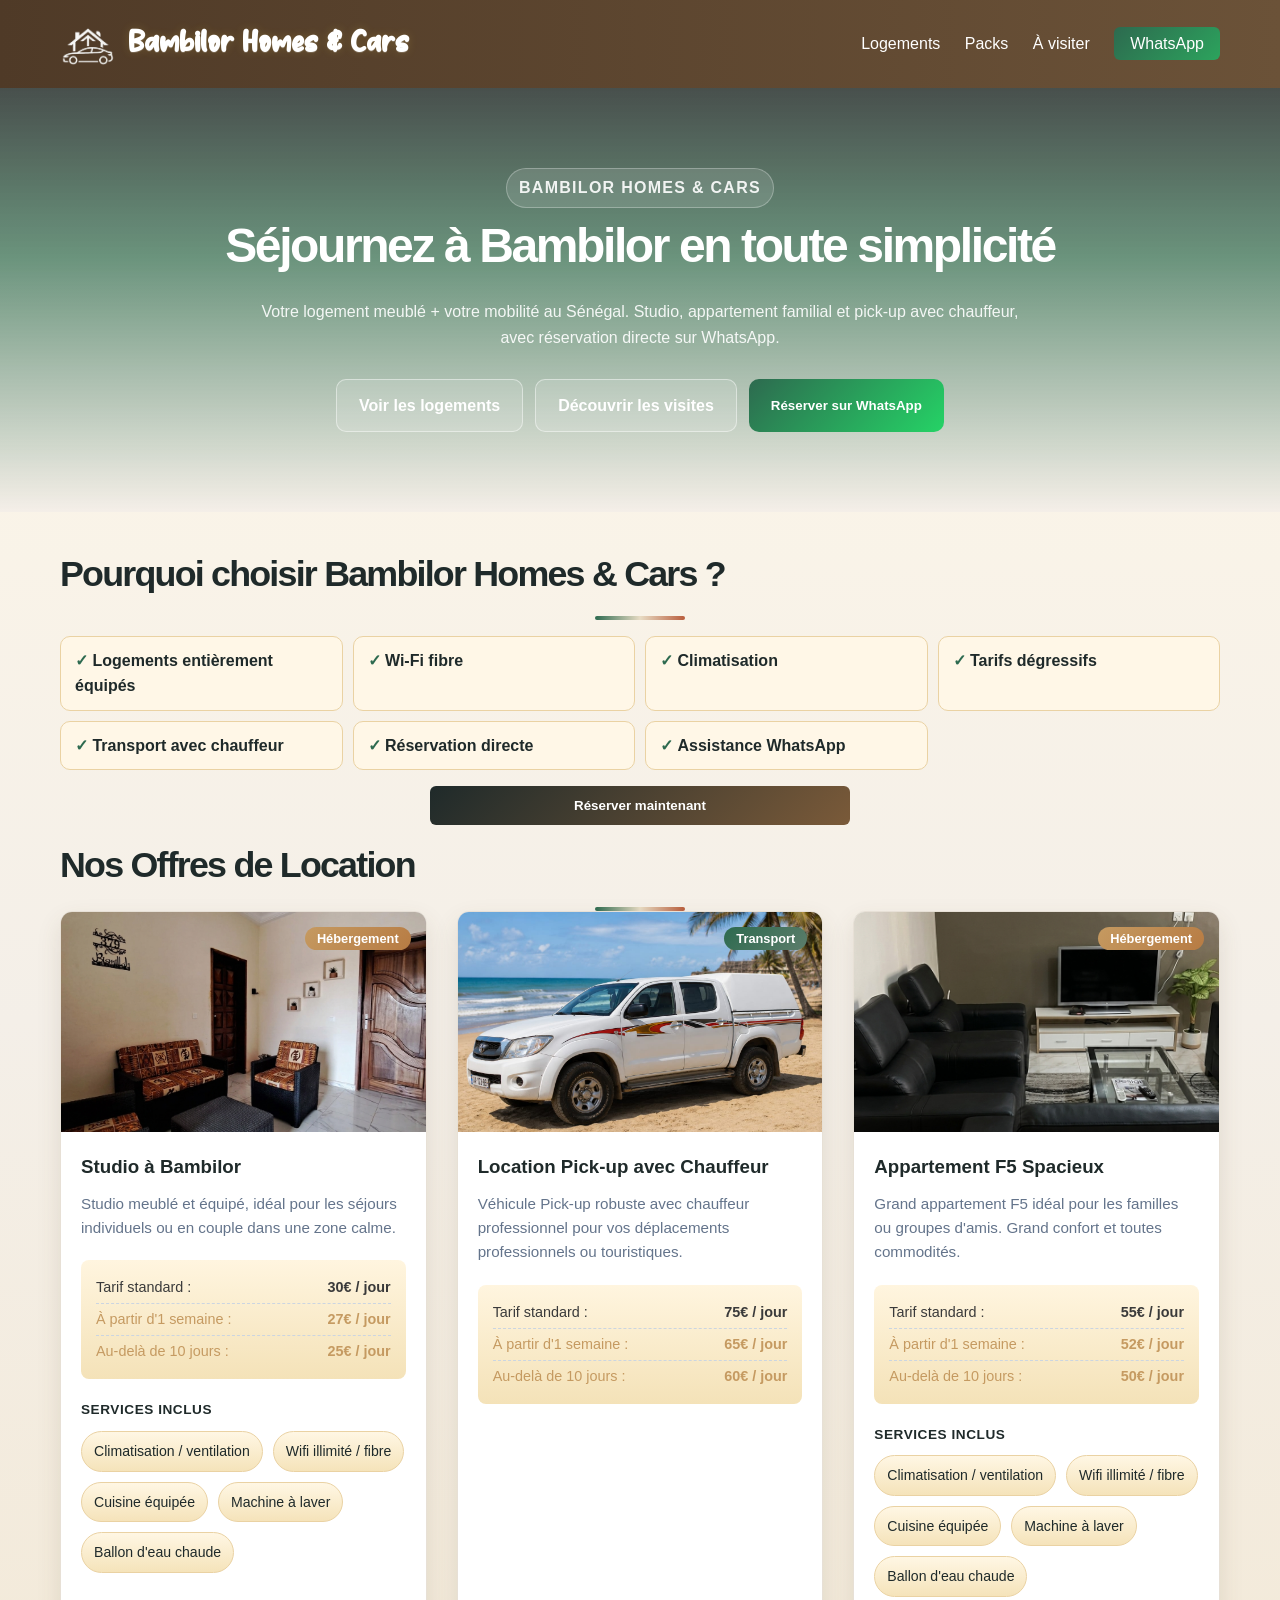
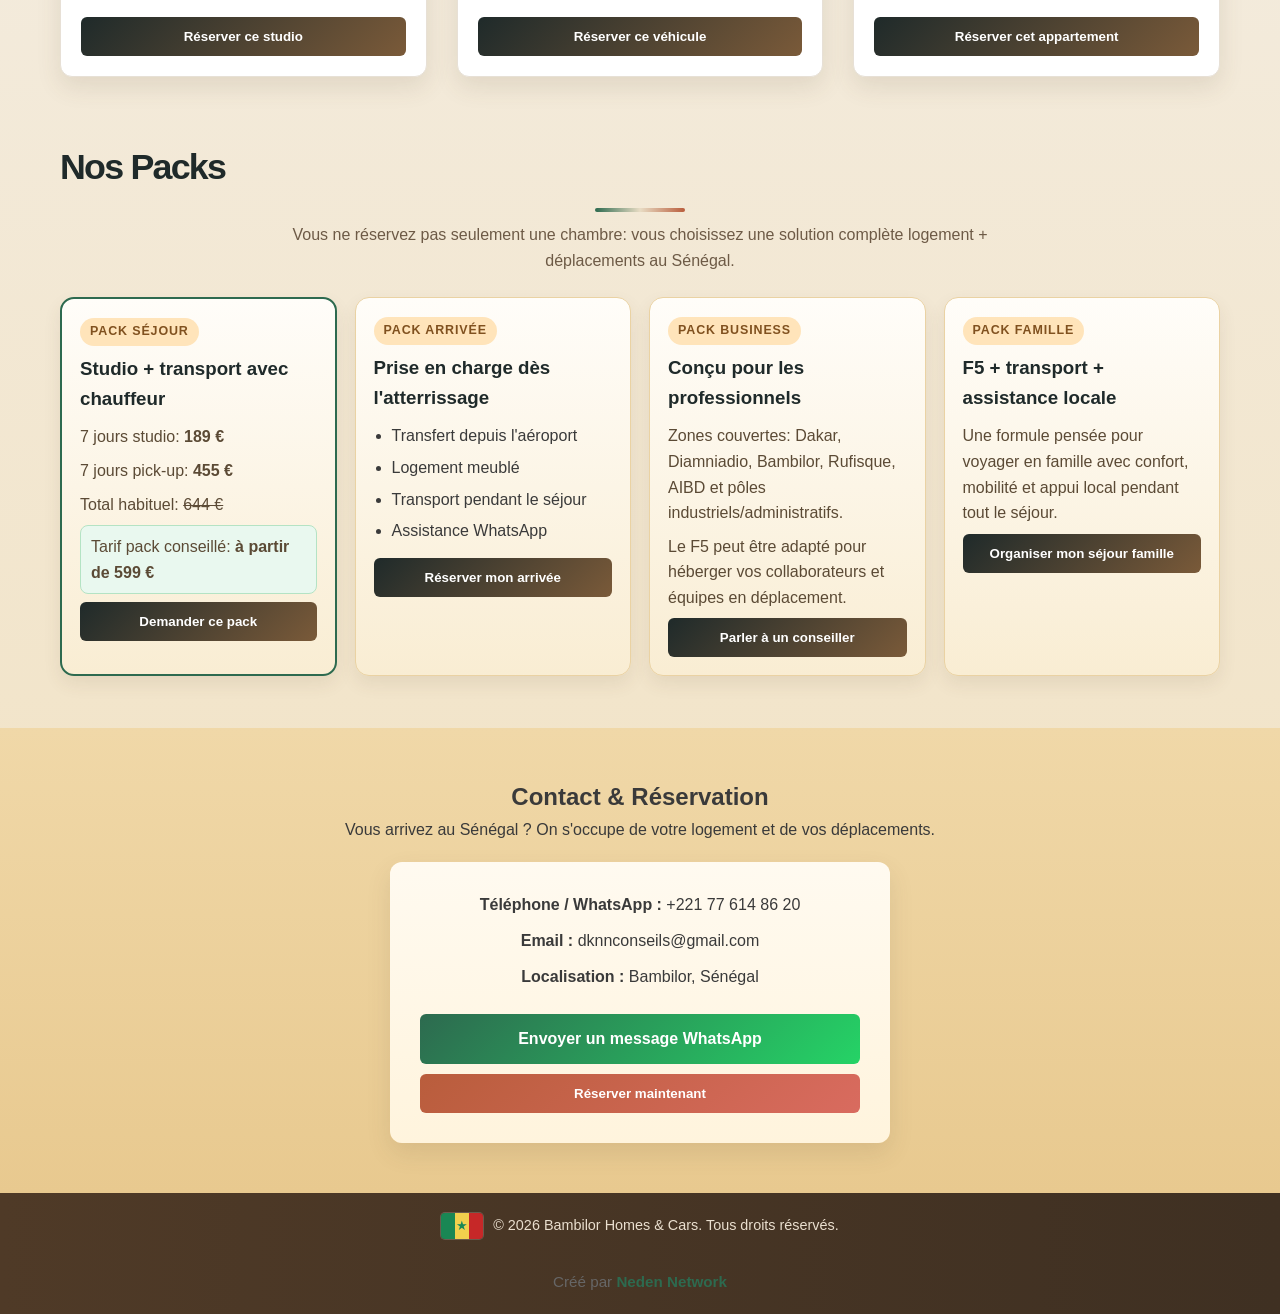
==== commit 73f2020f: "les endroits à visiter" ====
--- a/index.html
+++ b/index.html
@@ -17,6 +17,7 @@
       <nav>
         <a href="#offres">Logements</a>
         <a href="#packs">Packs</a>
+        <a href="visite.html">À visiter</a>
         <a href="#contact" class="btn-nav">WhatsApp</a>
       </nav>
     </div>
@@ -29,6 +30,7 @@
       <p>Votre logement meublé + votre mobilité au Sénégal. Studio, appartement familial et pick-up avec chauffeur, avec réservation directe sur WhatsApp.</p>
       <div class="hero-actions">
         <a class="btn-hero btn-hero-ghost" href="#offres">Voir les logements</a>
+        <a class="btn-hero btn-hero-ghost" href="visite.html">Découvrir les visites</a>
         <button class="btn-hero btn-hero-primary" type="button" onclick="openWhatsAppIntent('general')">Réserver sur WhatsApp</button>
       </div>
     </div>
--- a/style.css
+++ b/style.css
@@ -1,17 +1,17 @@
 :root {
-  --primary-color: #c97d33;
-  --secondary-color: #5b4631;
-  --bg-color: #f7edd8;
+  --primary-color: #b77b43;
+  --secondary-color: #1f2a2a;
+  --bg-color: #f4efe8;
   --card-bg: #ffffff;
-  --text-color: #4b3b2a;
-  --border-color: #ead9ba;
-  --sky-color: #87cde8;
-  --sky-deep: #4a90c2;
-  --sand-light: #f9e8bf;
-  --sand-mid: #e7c98a;
-  --sand-deep: #b78b4a;
-  --flag-green: #1f8f4c;
-  --flag-red: #b3261e;
+  --text-color: #3a3a3a;
+  --border-color: #e7e0d6;
+  --sky-color: #dfeee7;
+  --sky-deep: #5c7d6b;
+  --sand-light: #f7f1e8;
+  --sand-mid: #e8dcc4;
+  --sand-deep: #c59a61;
+  --flag-green: #2d6a4f;
+  --flag-red: #b95d3c;
 }
 .footer-credit {
     max-width: 1160px;
@@ -128,8 +128,8 @@
 /* Hero Section */
 .hero {
   background:
-    linear-gradient(180deg, rgba(166, 28, 29, 0.9) 0%, rgba(194, 74, 54, 0.82) 42%, rgba(243, 214, 174, 0.95) 100%),
-    url('https://via.placeholder.com/1600x600?text=Ciel+du+S%C3%A9n%C3%A9gal') center/cover;
+    linear-gradient(180deg, rgba(26, 38, 38, 0.8) 0%, rgba(45, 106, 79, 0.7) 40%, rgba(244, 239, 232, 0.95) 100%),
+    url('https://images.unsplash.com/photo-1544735716-392fe2489ffa?auto=format&fit=crop&w=1600&q=80') center/cover;
   color: #fff;
   text-align: center;
   padding: 80px 20px;
@@ -140,22 +140,25 @@
   margin-bottom: 8px;
   padding: 6px 12px;
   border-radius: 999px;
-  background: rgba(255, 255, 255, 0.18);
-  border: 1px solid rgba(255, 255, 255, 0.34);
-  font-size: 0.85rem;
+  background: rgba(255, 255, 255, 0.12);
+  border: 1px solid rgba(255, 255, 255, 0.28);
+  font-size: 0.82rem;
   letter-spacing: 0.08em;
   text-transform: uppercase;
   font-weight: 700;
 }
 
 .hero h2 {
-  font-size: 2.2rem;
+  font-size: clamp(2rem, 4vw, 3rem);
   margin-bottom: 15px;
+  letter-spacing: -0.05em;
 }
 
 .hero p {
   max-width: 760px;
   margin: 0 auto;
+  font-size: 1rem;
+  color: rgba(255, 255, 255, 0.9);
 }
 
 .hero-actions {
@@ -164,6 +167,11 @@
   justify-content: center;
   gap: 12px;
   flex-wrap: wrap;
+}
+
+.page-hero {
+  padding-top: 72px;
+  padding-bottom: 72px;
 }
 
 .btn-hero {
@@ -223,10 +231,11 @@
 
 /* Section Main */
 .section-title {
-  text-align: center;
-  margin: 40px 0 20px;
-  font-size: 2rem;
+  text-align: left;
+  margin: 0;
+  font-size: clamp(1.7rem, 2.8vw, 2.5rem);
   color: var(--secondary-color);
+  letter-spacing: -0.05em;
 }
 
 .grid-locations {
@@ -234,6 +243,249 @@
   grid-template-columns: repeat(auto-fit, minmax(300px, 1fr));
   gap: 30px;
   margin-bottom: 50px;
+}
+
+.visit-section {
+  margin: 28px 0 32px;
+}
+
+.section-heading {
+  margin-bottom: 18px;
+  display: flex;
+  flex-direction: column;
+  align-items: flex-start;
+}
+
+.eyebrow {
+  display: inline-block;
+  margin-bottom: 10px;
+  padding: 6px 12px;
+  border-radius: 999px;
+  background: #edf3ef;
+  border: 1px solid rgba(45, 106, 79, 0.12);
+  color: var(--flag-green);
+  font-size: 0.72rem;
+  letter-spacing: 0.08em;
+  text-transform: uppercase;
+  font-weight: 800;
+}
+
+.info-grid {
+  display: grid;
+  grid-template-columns: repeat(4, minmax(0, 1fr));
+  gap: 20px;
+}
+
+.info-card {
+  display: flex;
+  flex-direction: column;
+  width: 100%;
+  min-height: 100%;
+  background: rgba(255, 255, 255, 0.8);
+  border: 1px solid var(--border-color);
+  border-radius: 20px;
+  overflow: hidden;
+  box-shadow: 0 8px 20px rgba(31, 42, 42, 0.04);
+  transition: transform 0.2s ease, box-shadow 0.2s ease;
+}
+
+.info-card:hover,
+.restaurant-panel:hover {
+  transform: translateY(-2px);
+  box-shadow: 0 14px 24px rgba(31, 42, 42, 0.08);
+}
+
+.photo-slot {
+  position: relative;
+  width: 100%;
+  aspect-ratio: 1 / 1;
+  height: auto;
+  background: #f1eee8;
+  border-bottom: 1px solid rgba(31, 42, 42, 0.04);
+}
+
+.rufisque-card .photo-slot {
+  aspect-ratio: 1 / 1;
+  height: 100%;
+}
+
+.photo-slot span,
+.restaurant-photo span {
+  position: absolute;
+  left: 14px;
+  top: 14px;
+  z-index: 2;
+  display: inline-flex;
+  align-items: center;
+  justify-content: center;
+  padding: 6px 10px;
+  border-radius: 999px;
+  background: rgba(31, 42, 42, 0.72);
+  color: #fff;
+  font-size: 0.66rem;
+  letter-spacing: 0.06em;
+  text-transform: uppercase;
+  font-weight: 700;
+}
+
+.photo-slot img,
+.restaurant-photo img {
+  width: 100%;
+  height: 100%;
+  object-fit: cover;
+  display: block;
+}
+
+.card-body,
+.restaurant-body {
+  padding: 18px 18px 20px;
+}
+
+.card-topline,
+.restaurant-head {
+  display: flex;
+  justify-content: space-between;
+  align-items: center;
+  gap: 12px;
+  margin-bottom: 10px;
+}
+
+.card-topline h3,
+.restaurant-head h3 {
+  font-size: clamp(1.1rem, 1.5vw, 1.35rem);
+  line-height: 1.25;
+  letter-spacing: -0.03em;
+  color: var(--secondary-color);
+}
+
+.card-body p,
+.restaurant-body p {
+  color: var(--text-color);
+  margin-bottom: 10px;
+  font-size: 0.92rem;
+}
+
+.card-body ul,
+.restaurant-body ul {
+  margin-top: 8px;
+  padding-left: 18px;
+  color: var(--text-color);
+  font-size: 0.9rem;
+}
+
+.card-body li,
+.restaurant-body li {
+  margin-bottom: 6px;
+  line-height: 1.5;
+  font-size: 0.9rem;
+}
+
+.restaurant-layout {
+  display: grid;
+  grid-template-columns: repeat(4, minmax(0, 1fr));
+  gap: 18px;
+}
+
+.restaurant-panel {
+  display: flex;
+  flex-direction: column;
+  width: 100%;
+  min-height: 100%;
+  background: rgba(255, 255, 255, 0.82);
+  border: 1px solid var(--border-color);
+  border-radius: 20px;
+  overflow: hidden;
+  box-shadow: 0 8px 18px rgba(31, 42, 42, 0.04);
+  transition: transform 0.2s ease, box-shadow 0.2s ease;
+}
+
+.featured-panel {
+  background: linear-gradient(180deg, #f9f7f3 0%, #eef3ee 100%);
+}
+
+.restaurant-photo {
+  position: relative;
+  width: 100%;
+  aspect-ratio: 1 / 1;
+  height: auto;
+  background: #f2eee7;
+  border-bottom: 1px solid rgba(31, 42, 42, 0.04);
+}
+
+.restaurant-head {
+  margin-bottom: 8px;
+}
+
+.meta-line {
+  font-size: 0.76rem;
+  color: #6d5a46;
+  margin-bottom: 12px;
+}
+
+.rating {
+  display: inline-block;
+  background: rgba(45, 106, 79, 0.08);
+  color: var(--flag-green);
+  border-radius: 999px;
+  padding: 6px 9px;
+  font-size: 0.72rem;
+  font-weight: 700;
+}
+
+.card-body,
+.restaurant-body {
+  background: rgba(255,255,255,0.3);
+}
+
+@media (max-width: 980px) {
+  .info-grid,
+  .restaurant-layout {
+    grid-template-columns: repeat(2, minmax(0, 1fr));
+  }
+}
+
+@media (max-width: 680px) {
+  .section-title {
+    text-align: center;
+  }
+
+  .section-heading {
+    align-items: center;
+    text-align: center;
+  }
+
+  .info-grid,
+  .restaurant-layout {
+    grid-template-columns: 1fr;
+  }
+}
+
+.destination-card .card-content {
+  min-height: 100%;
+}
+
+.destination-meta {
+  display: grid;
+  gap: 8px;
+  margin-bottom: 18px;
+}
+
+.destination-meta .meta-item {
+  display: flex;
+  justify-content: space-between;
+  gap: 12px;
+  font-size: 0.92rem;
+  border-bottom: 1px dashed rgba(91, 70, 49, 0.2);
+  padding-bottom: 8px;
+}
+
+.destination-meta .meta-item:last-child {
+  border-bottom: none;
+  padding-bottom: 0;
+}
+
+.destination-meta strong {
+  color: var(--secondary-color);
 }
 
 /* Cards */
@@ -710,6 +962,14 @@
   .grid-locations {
     grid-template-columns: repeat(auto-fit, minmax(260px, 1fr));
   }
+
+  .visit-item {
+    grid-template-columns: 1fr;
+  }
+
+  .visit-text {
+    padding: 0 18px 20px;
+  }
 }
 
 @media (max-width: 640px) {
